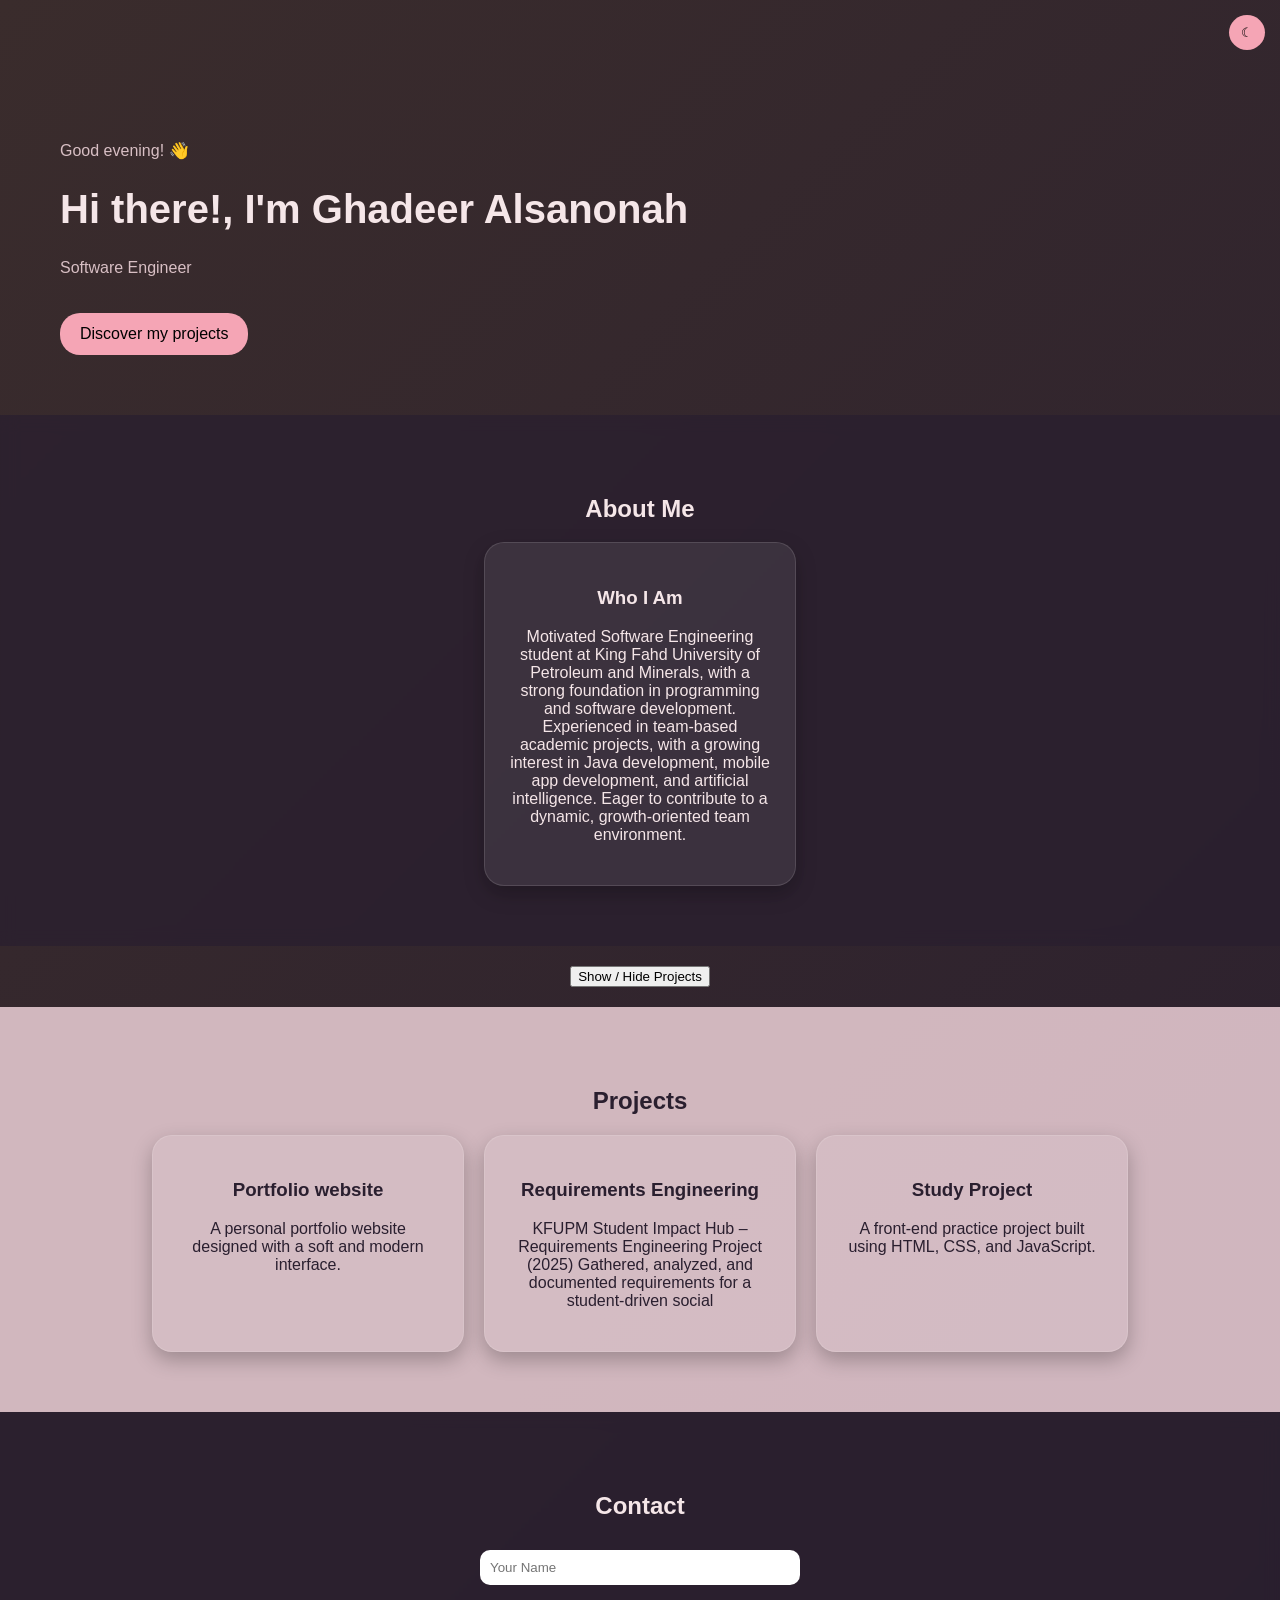
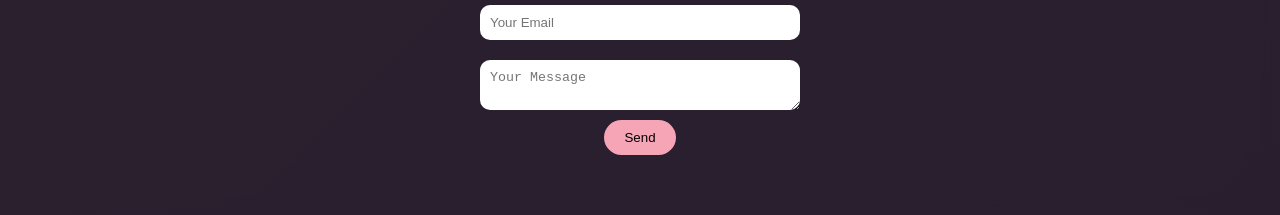
==== index.html @ 57f9c11a "Dynamic Content part is done" ====
<!DOCTYPE html>
<html lang="en">
        <head>
            <meta charset="UTF-8">
            <meta name="viewport" content="width=device-width, initial-scale=1.0">
            <title>Ghadeer Alsanonah | Portfolio</title>
            <link rel="stylesheet" href="css/styles.css">
        </head>

    <body>
            <nav class="top-bar">
                <button class="theme-btn">☾</button>
            </nav>

            <header class="hero">
                <div class="hero-text">
                    <p id="greeting"></p>
                    <h1>Hi there!, I'm Ghadeer Alsanonah</h1>
                    <p>Software Engineer</p>
                    <a href="#projects" class="hero-btn">Discover my projects</a>
                </div>
            </header>

        <section id="about" class="section dark-section">
            <h2>About Me</h2>

            <div class="card-grid">
                <div class="info-card">
                   <h3>Who I Am</h3> 
                   <p>Motivated Software Engineering student at King Fahd University of Petroleum and Minerals, with a strong foundation in programming and software development. Experienced in team-based academic projects, with a growing interest in Java development, mobile app development, and artificial intelligence. Eager to contribute to a dynamic, growth-oriented team environment.</p>
                </div>
            </div>
        </section>

        <div style="text-align: center; margin: 20px;">
            <button id="toggleProjectsBtn">Show / Hide Projects</button>
        </div>

        <section id="projects" class="section light-section">
            <h2>Projects</h2>
            <div class="card-grid">
                <div class="project-card">
                    <h3>Portfolio website</h3>
                    <p>A personal portfolio website designed with a soft and modern interface.</p>
                </div>
                <div class="project-card">
                    <h3>Requirements Engineering</h3>
                    <p>KFUPM Student Impact Hub – Requirements Engineering Project (2025) Gathered, analyzed, and documented requirements for a student-driven social</p>
                </div>
                <div class="project-card">
                    <h3>Study Project</h3>
                    <p>A front-end practice project built using HTML, CSS, and JavaScript.</p>
                </div>
            </div>
        </section>


        <section id="contact" class="section dark-section">
            <h2>Contact</h2>
            <form class="contact-form">
                <input type="text" placeholder="Your Name">
                <input type="email" placeholder="Your Email">
                <textarea placeholder="Your Message"></textarea>
                <button type="submit">Send</button>
            </form>
        </section>


        <script src="js/script.js"></script>
    </body>
</html>
---- css/styles.css ----
body{
    margin: 0;
    font-family: Arial, sans-serif;
    background: linear-gradient(135deg, #3a2c2c, #2a1f2f);
    color: #f5e6e8;
}
/*NAV*/
.top-bar{
    display: flex;
    justify-content: flex-end;
    padding: 15px;
}

.theme-btn{
    background: #f5a5b5;
    border: none;
    border-radius: 50%;
    padding: 10px 12px;
    cursor: pointer;
}
/*HERO*/
.hero{
    display: flex;
    justify-content: space-between;
    align-items: center;
    padding: 60px;
}

.hero-text h1 {
    font-size: 40px;
}

.hero-text p {
    color: #d8bfc4;
}

.hero-btn{
    display: inline-block;
    margin-top: 20px;
    padding: 12px 20px;
    background: #f5a5b5;
    color: black;
    border-radius: 20px;
    text-decoration: none;
}
/*SECTIONS*/
.section{
    padding: 60px 40px;
    text-align: center;
}

.dark-section{
    background: rgba(42, 31, 47, 0.75);
    backdrop-filter: blur(8px);
}

.light-section{
    background: rgba(227, 199, 207, 0.9);
    color: #2a1f2f;
}

/*CARDS*/
.card-grid{
    display: flex;
    gap: 20px;
    justify-content: center;
    flex-wrap: wrap;
}

.info-card, .project-card{
    background: rgba(255, 255, 255, 0.08);
    padding: 25px;
    border-radius: 20px;
    width: 260px;
    box-shadow: 0 8px 20px rgba(0,0,0,0.25);
    border: 1px solid rgba(255, 255, 255, 0.12);
}

/*CONTACT*/
.contact-form{
    display: flex;
    flex-direction: column;
    align-items: center;
}

.contact-form input, .contact-form textarea {
    width: 300px;
    padding: 10px;
    margin: 10px;
    border-radius: 10px;
    border: none;
}

.contact-form button{
    padding: 10px 20px;
    background: #f5a5b5;
    border: none;
    border-radius: 20px;
    cursor:pointer;
}

.hero-btn,
.contact-form button,
.theme-btn {
    transition: 0.3s;
}

.hero-btn:hover,
.contact-form button:hover,
.theme-btn:hover {
    transform: translateY(-2px);
    opacity: 0.9;
}
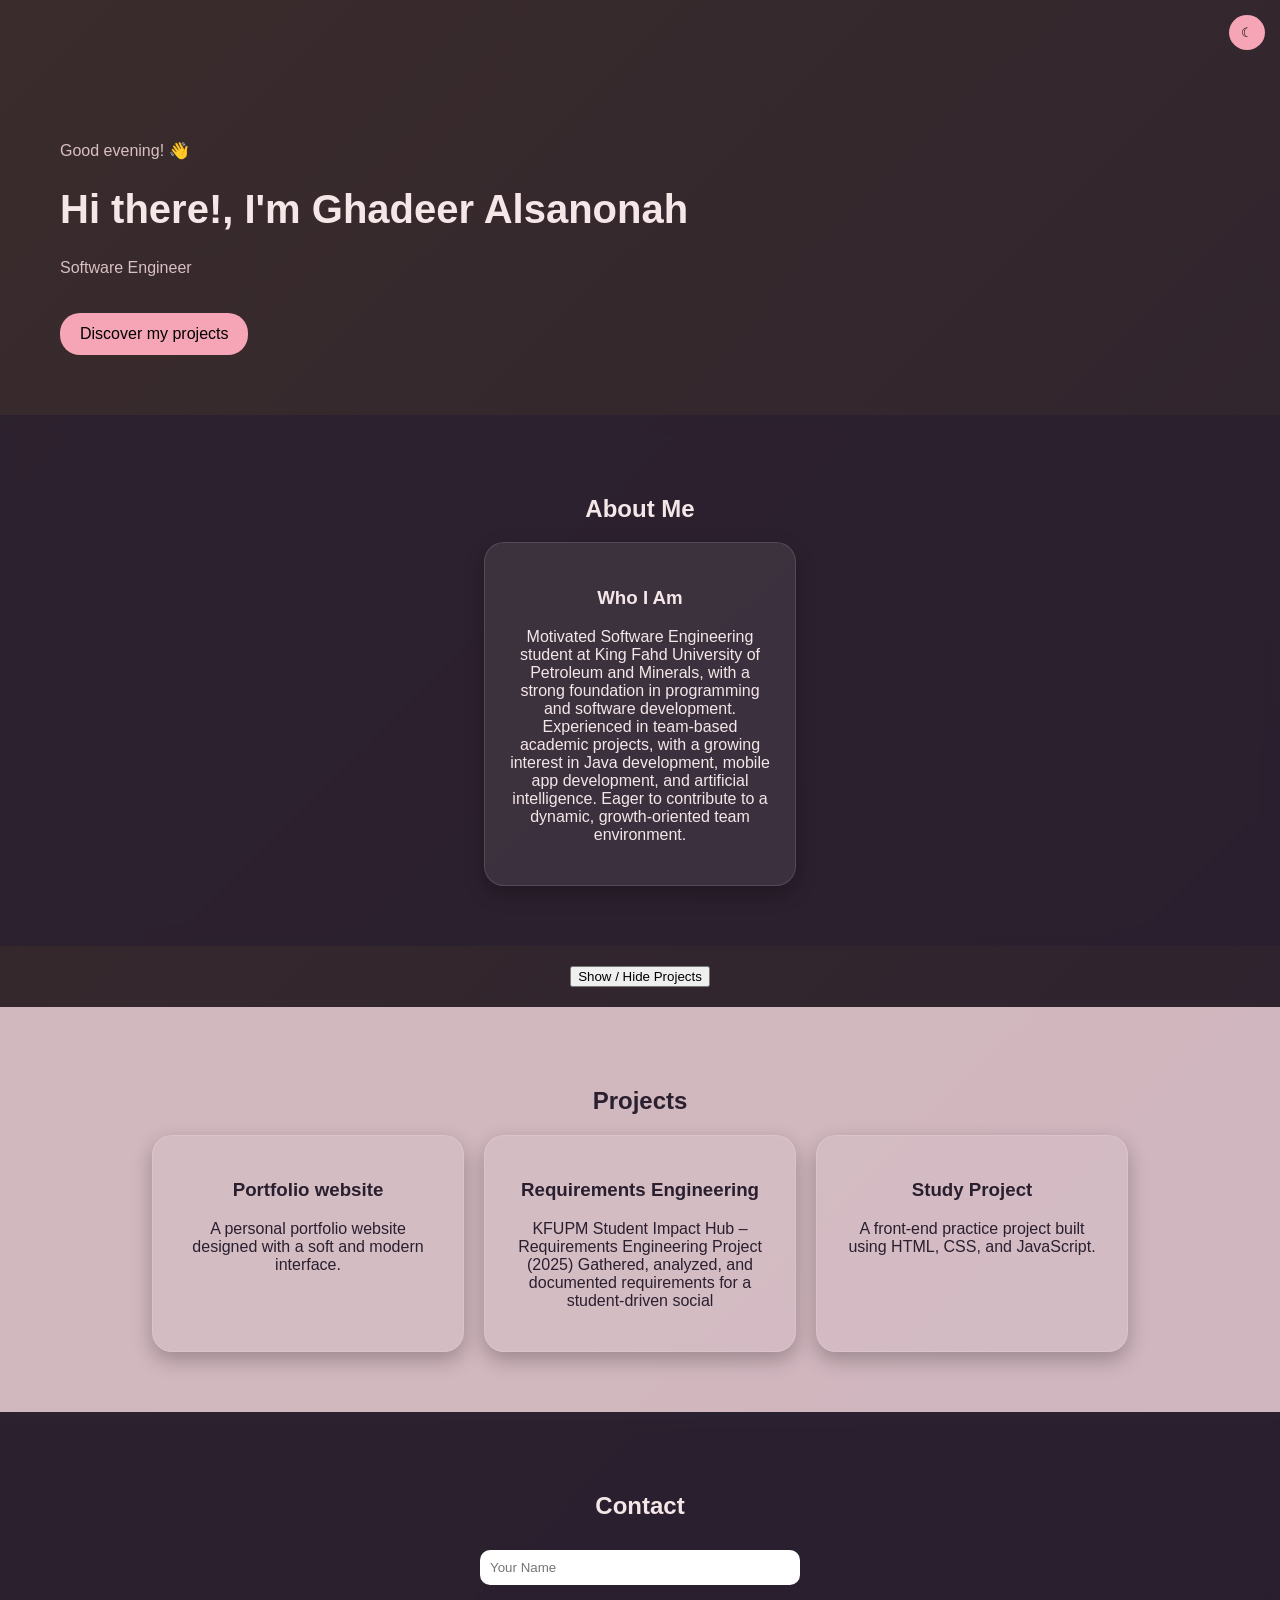
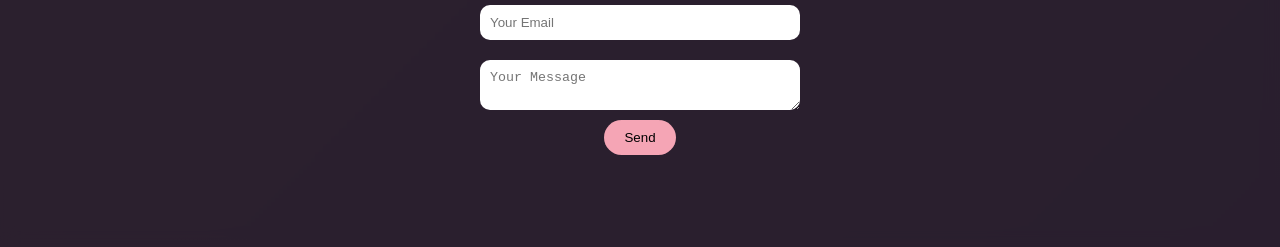
==== commit bbc245b6: "Data Handling part is done" ====
--- a/index.html
+++ b/index.html
@@ -57,11 +57,12 @@
 
         <section id="contact" class="section dark-section">
             <h2>Contact</h2>
-            <form class="contact-form">
+            <form class="contact-form" id="contactForm">
                 <input type="text" placeholder="Your Name">
                 <input type="email" placeholder="Your Email">
                 <textarea placeholder="Your Message"></textarea>
                 <button type="submit">Send</button>
+                <p id="formMessage"></p>
             </form>
         </section>
 
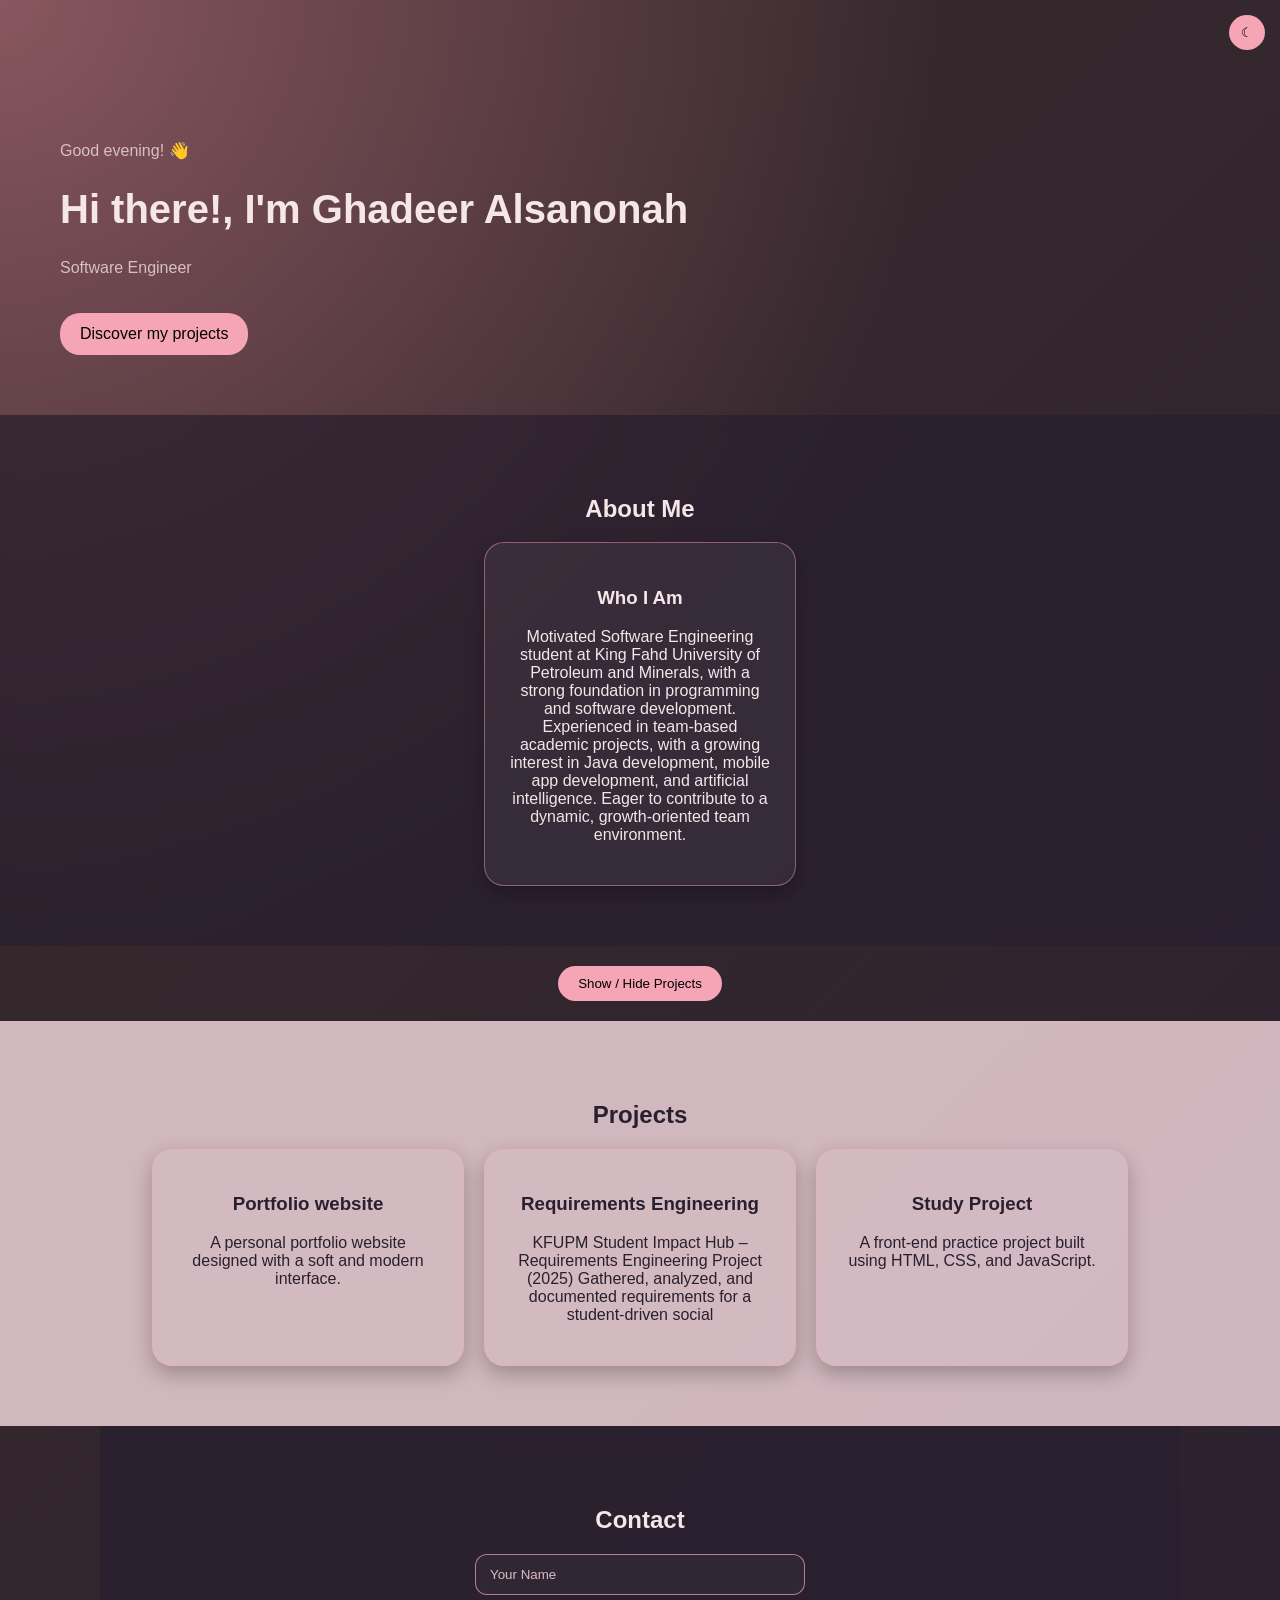
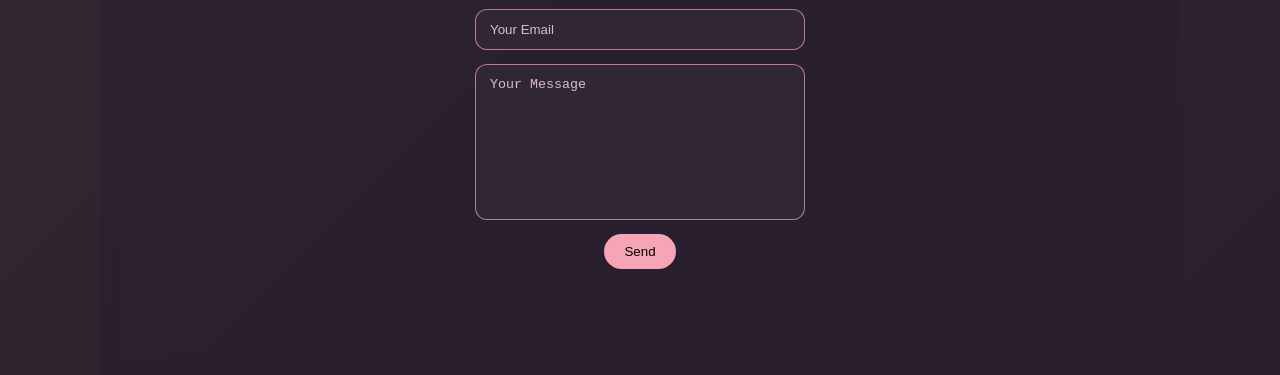
==== commit d0055834: "few style enhancement" ====
--- a/index.html
+++ b/index.html
@@ -33,7 +33,7 @@
         </section>
 
         <div style="text-align: center; margin: 20px;">
-            <button id="toggleProjectsBtn">Show / Hide Projects</button>
+            <button id="toggleProjectsBtn" class="togglebtn">Show / Hide Projects</button>
         </div>
 
         <section id="projects" class="section light-section">
--- a/css/styles.css
+++ b/css/styles.css
@@ -1,8 +1,10 @@
 body{
     margin: 0;
     font-family: Arial, sans-serif;
-    background: linear-gradient(135deg, #3a2c2c, #2a1f2f);
     color: #f5e6e8;
+    background: 
+        radial-gradient(circle at top left, rgba(255, 150, 170, 0.4), transparent 40%),
+        linear-gradient(135deg, #3a2c2c, #2a1f2f);
 }
 /*NAV*/
 .top-bar{
@@ -65,15 +67,17 @@
     gap: 20px;
     justify-content: center;
     flex-wrap: wrap;
+    align-items: stretch;
 }
 
-.info-card, .project-card{
-    background: rgba(255, 255, 255, 0.08);
+.info-card,
+.project-card {
+    background: rgba(255, 255, 255, 0.05);
     padding: 25px;
     border-radius: 20px;
     width: 260px;
     box-shadow: 0 8px 20px rgba(0,0,0,0.25);
-    border: 1px solid rgba(255, 255, 255, 0.12);
+    border: 1px solid rgba(245, 165, 181, 0.45);
 }
 
 /*CONTACT*/
@@ -81,17 +85,32 @@
     display: flex;
     flex-direction: column;
     align-items: center;
+    gap: 14px;
 }
 
-.contact-form input, .contact-form textarea {
+.contact-form input,
+ .contact-form textarea {
     width: 300px;
-    padding: 10px;
-    margin: 10px;
-    border-radius: 10px;
-    border: none;
+    padding: 12px 14px;
+    margin: 0;
+    border-radius: 12px;
+    border: 1px solid rgba(245, 165, 181, 0.7);
+    background: rgba(255, 255, 255, 0.03);
+    color: #f5e6e8;
 }
 
-.contact-form button{
+.contact-form textarea {
+    min-height: 130px;
+    resize: none;
+}
+
+.contact-form input::placeholder,
+.contact-form textarea::placeholder {
+    color: #d8bfc4;
+}
+
+.contact-form button,
+.togglebtn{
     padding: 10px 20px;
     background: #f5a5b5;
     border: none;
@@ -101,13 +120,31 @@
 
 .hero-btn,
 .contact-form button,
-.theme-btn {
+.theme-btn,
+.togglebtn {
     transition: 0.3s;
 }
 
 .hero-btn:hover,
 .contact-form button:hover,
-.theme-btn:hover {
+.theme-btn:hover,
+.togglebtn:hover {
     transform: translateY(-2px);
     opacity: 0.9;
-}+}
+
+.project-card,
+.info-card {
+    transition: 0.3s;
+}
+
+.project-card:hover,
+.info-card:hover {
+    transform: scale(1.05);
+}
+
+#contact{
+    max-width: 1000px;
+    margin: 0 auto;
+}
+
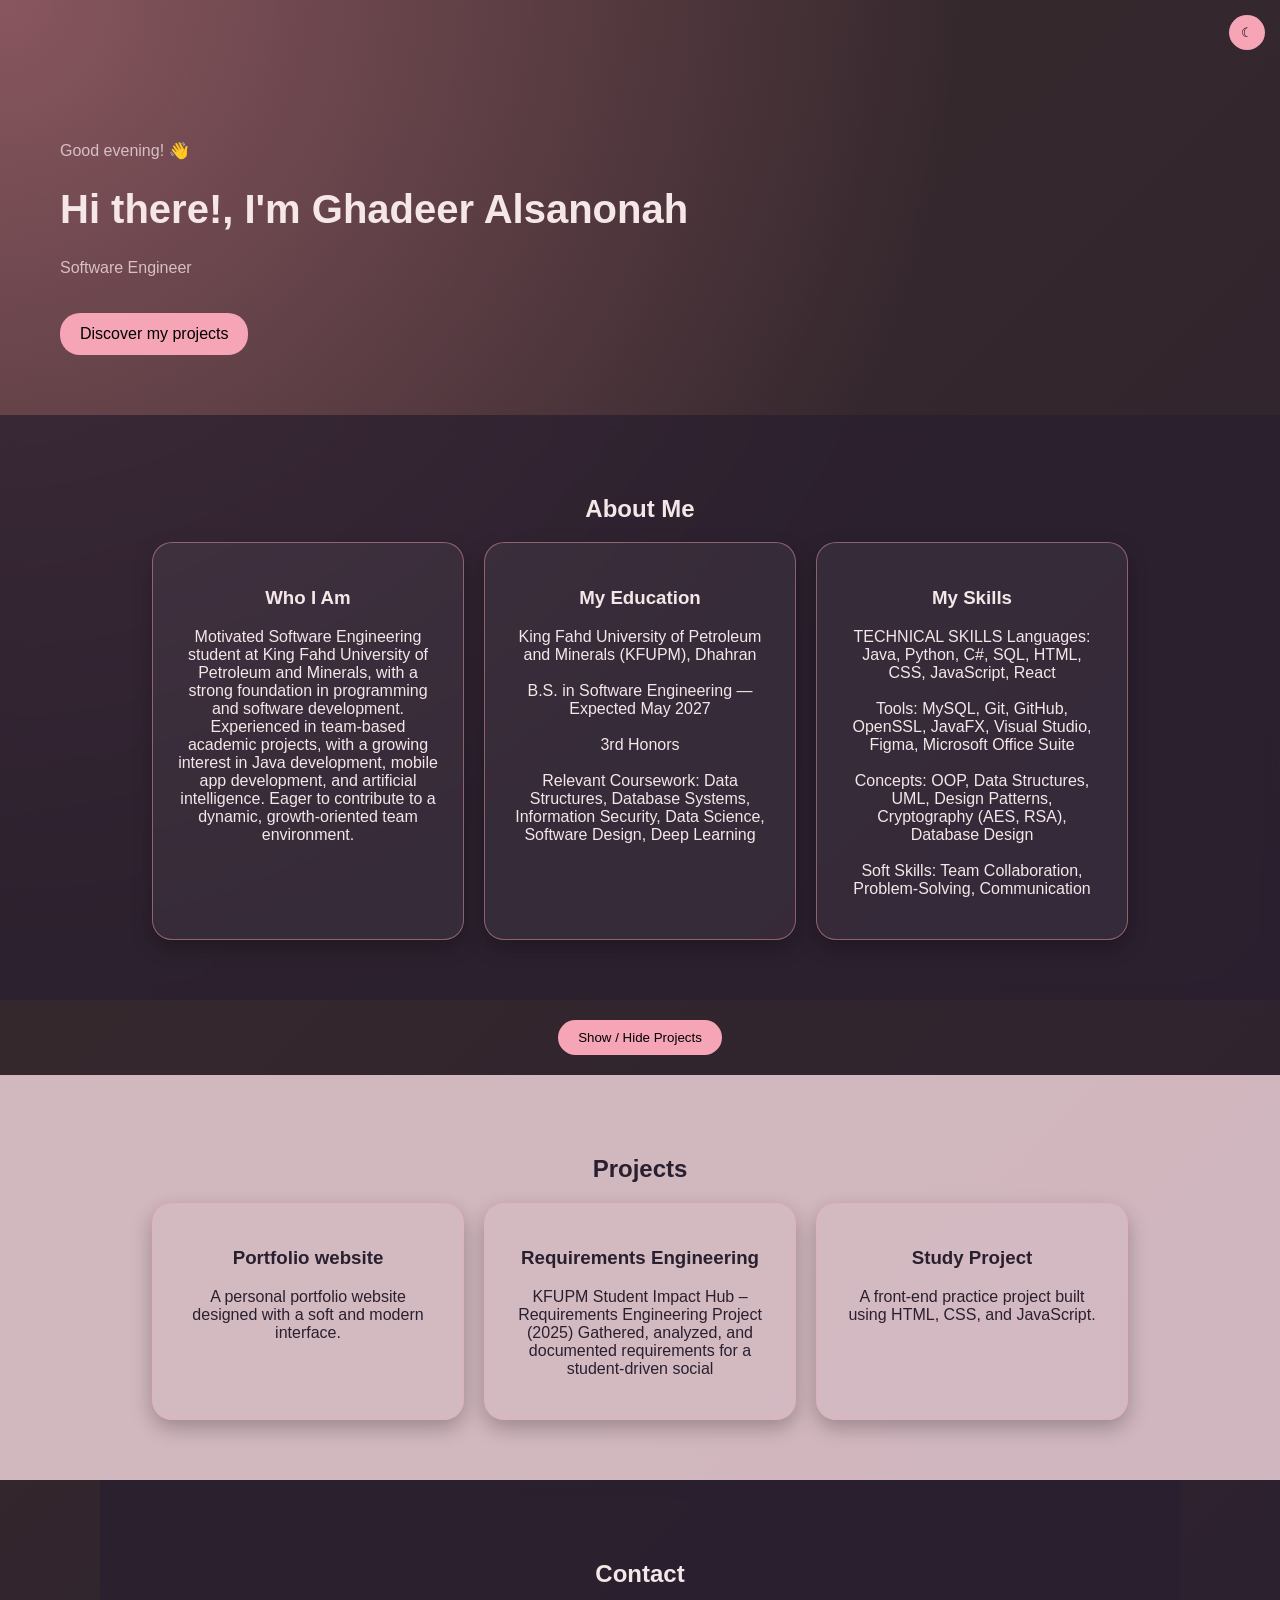
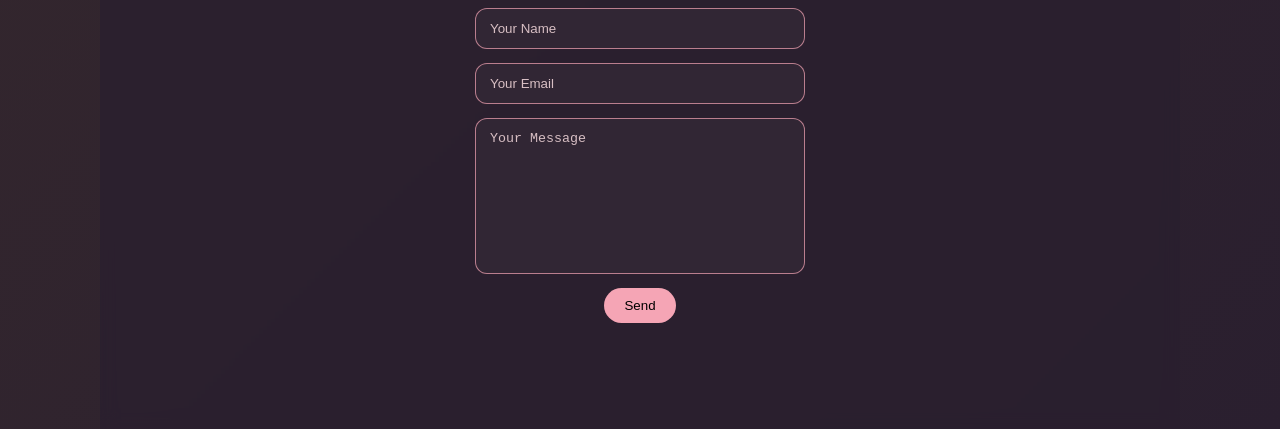
==== commit 4bfc5deb: "added more info cards" ====
--- a/index.html
+++ b/index.html
@@ -28,6 +28,23 @@
                 <div class="info-card">
                    <h3>Who I Am</h3> 
                    <p>Motivated Software Engineering student at King Fahd University of Petroleum and Minerals, with a strong foundation in programming and software development. Experienced in team-based academic projects, with a growing interest in Java development, mobile app development, and artificial intelligence. Eager to contribute to a dynamic, growth-oriented team environment.</p>
+                </div>
+
+                <div class="info-card">
+                   <h3>My Education</h3> 
+                   <p>King Fahd University of Petroleum and Minerals (KFUPM), Dhahran <br><br>
+B.S. in Software Engineering — Expected May 2027 <br><br>
+3rd Honors <br><br>
+Relevant Coursework: Data Structures, Database Systems, Information Security, Data Science, Software Design, Deep Learning <br><br></p>
+                </div>
+
+                <div class="info-card">
+                   <h3>My Skills</h3> 
+                   <p>TECHNICAL SKILLS
+Languages: Java, Python, C#, SQL, HTML, CSS, JavaScript, React <br><br>
+Tools: MySQL, Git, GitHub, OpenSSL, JavaFX, Visual Studio, Figma, Microsoft Office Suite <br><br>
+Concepts: OOP, Data Structures, UML, Design Patterns, Cryptography (AES, RSA), Database Design <br><br>
+Soft Skills: Team Collaboration, Problem-Solving, Communication </p>
                 </div>
             </div>
         </section>
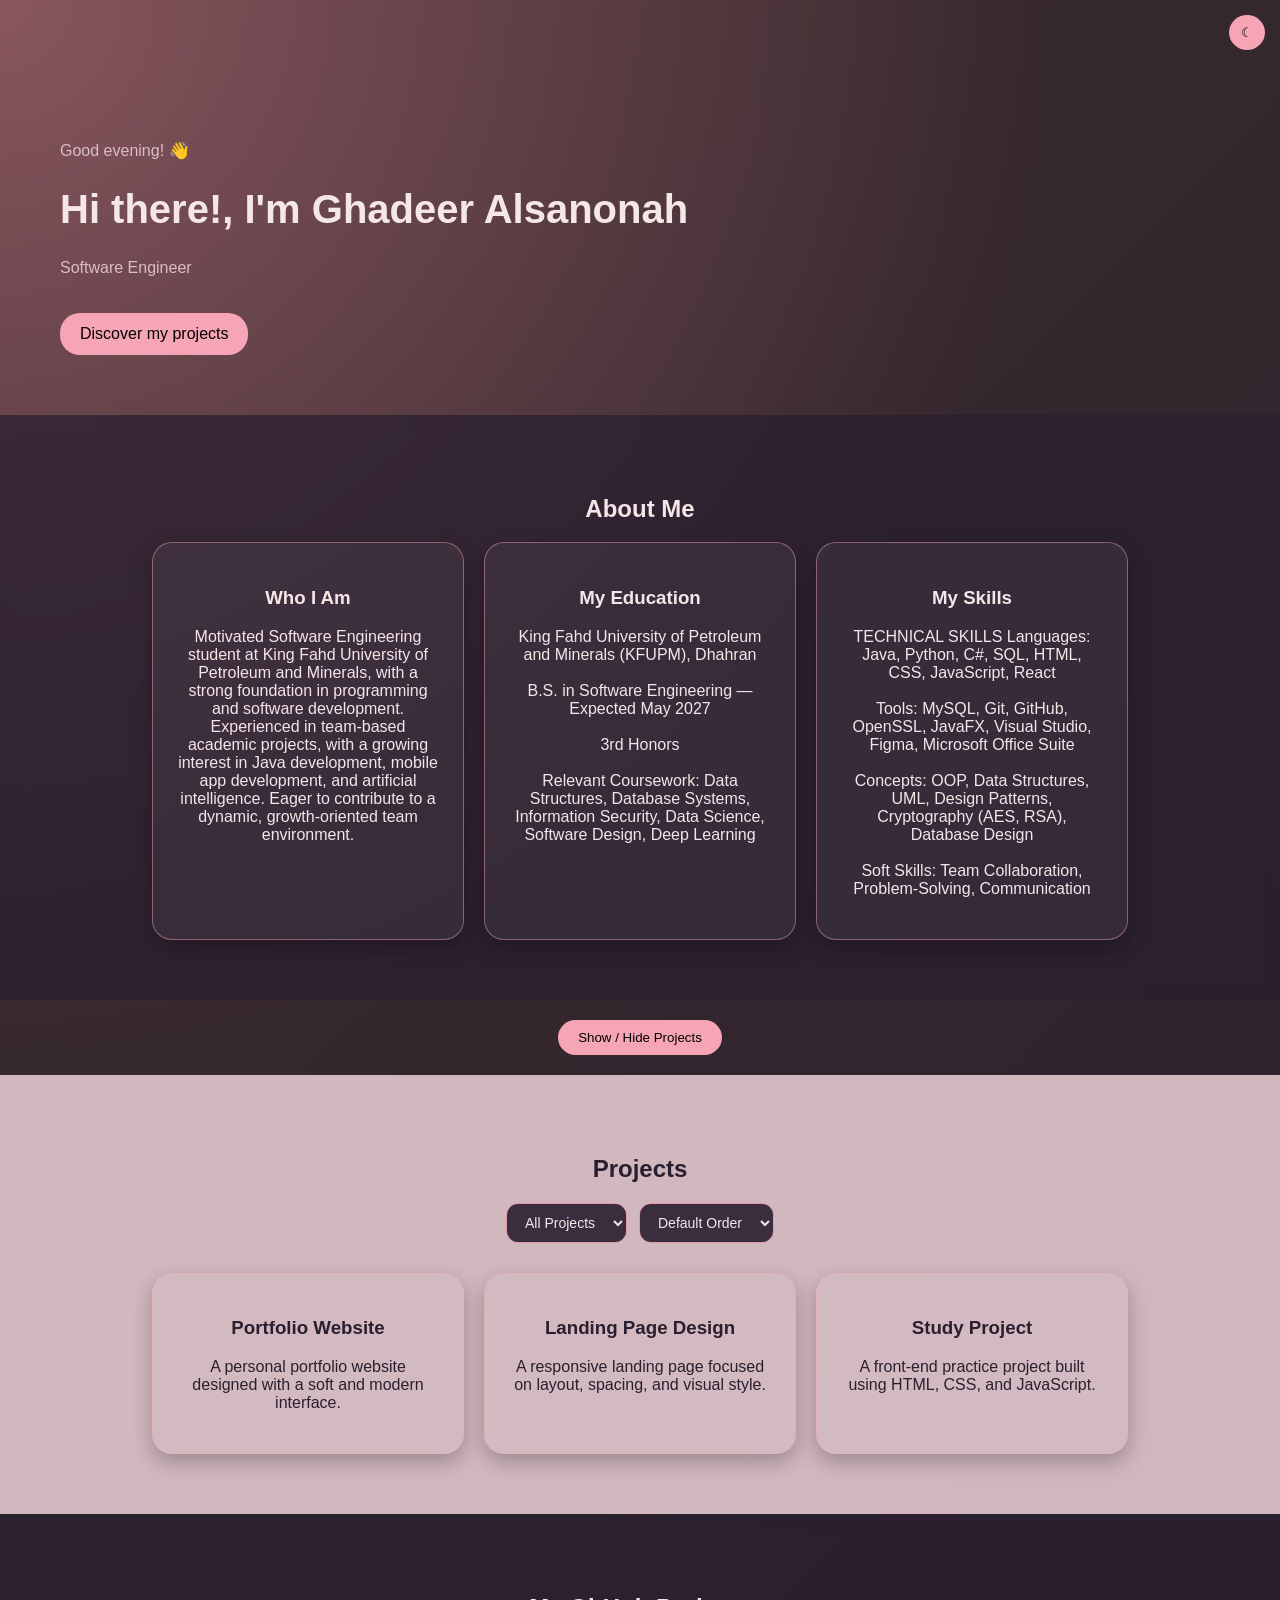
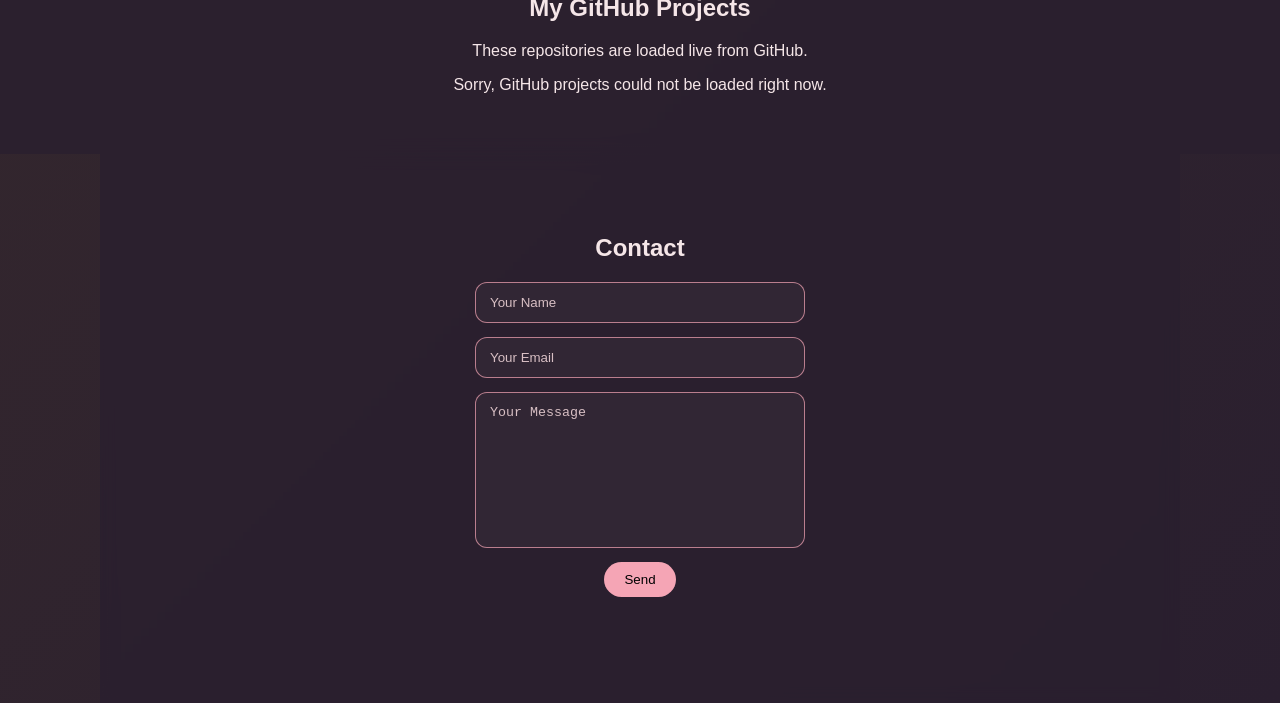
==== commit abafa340: "Completed assignment 3 features" ====
--- a/index.html
+++ b/index.html
@@ -55,20 +55,45 @@
 
         <section id="projects" class="section light-section">
             <h2>Projects</h2>
+
+            <div class="project-controls">
+                <select id="filterProjects">
+                    <option value="all">All Projects</option>
+                    <option value="web">Web</option>
+                    <option value="design">Design</option>
+                    <option value="study">Study</option>
+                </select>
+
+                <select id="sortProjects">
+                    <option value="default">Default Order</option>
+                    <option value="az">Sort A-Z</option>
+                    <option value="za">Sort Z-A</option>
+                </select>
+            </div>
             <div class="card-grid">
-                <div class="project-card">
-                    <h3>Portfolio website</h3>
+                <div class="project-card" data-category="web">
+                    <h3>Portfolio Website</h3>
                     <p>A personal portfolio website designed with a soft and modern interface.</p>
                 </div>
-                <div class="project-card">
-                    <h3>Requirements Engineering</h3>
-                    <p>KFUPM Student Impact Hub – Requirements Engineering Project (2025) Gathered, analyzed, and documented requirements for a student-driven social</p>
+
+                <div class="project-card" data-category="design">
+                    <h3>Landing Page Design</h3>
+                    <p>A responsive landing page focused on layout, spacing, and visual style.</p>
                 </div>
-                <div class="project-card">
+
+                <div class="project-card" data-category="study">
                     <h3>Study Project</h3>
                     <p>A front-end practice project built using HTML, CSS, and JavaScript.</p>
                 </div>
             </div>
+        </section>
+
+        <section id="github" class="section dark-section">
+            <h2>My GitHub Projects</h2>
+            <p class="section-text">These repositories are loaded live from GitHub.</p>
+
+            <div id="repoStatus">Loading repositories...</div>
+            <div id="repoList" class="card-grid"></div>
         </section>
 
 
--- a/css/styles.css
+++ b/css/styles.css
@@ -148,3 +148,35 @@
     margin: 0 auto;
 }
 
+
+.light-mode {
+    background: #f5e6e8;
+    color: #2a1f2f;
+}
+
+.project-controls {
+    display: flex;
+    justify-content: center;
+    gap: 12px;
+    margin: 20px 0 30px;
+    flex-wrap: wrap;
+}
+
+.project-controls select {
+    padding: 10px 14px;
+    border-radius: 12px;
+    border: 1px solid rgba(245, 165, 181, 0.9);
+    background: rgba(42, 31, 47, 0.9);
+    color: #f5e6e8;
+    font-size: 14px;
+    cursor: pointer;
+}
+
+.project-controls select:hover {
+    background: rgba(245, 165, 181, 0.15);
+}
+
+.project-controls select:focus {
+    outline: none;
+    box-shadow: 0 0 0 2px rgba(245, 165, 181, 0.25);
+}
